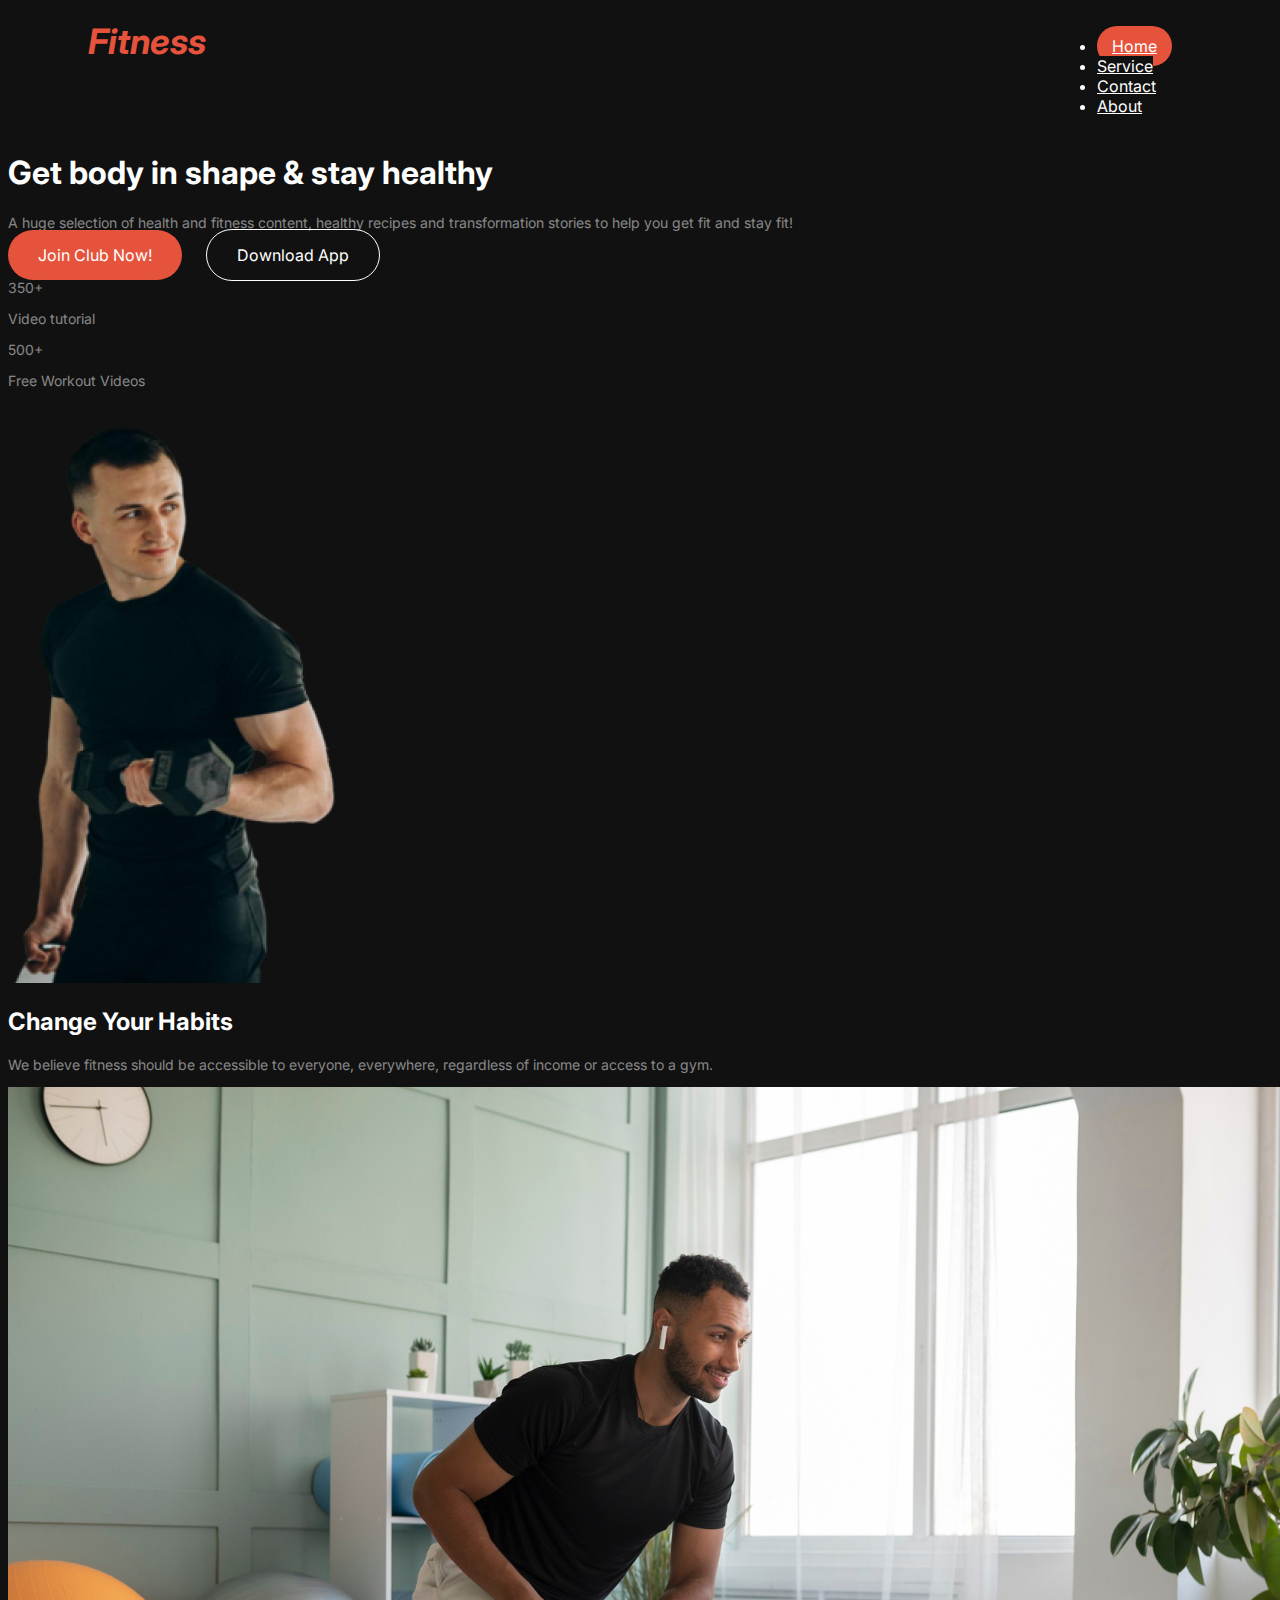
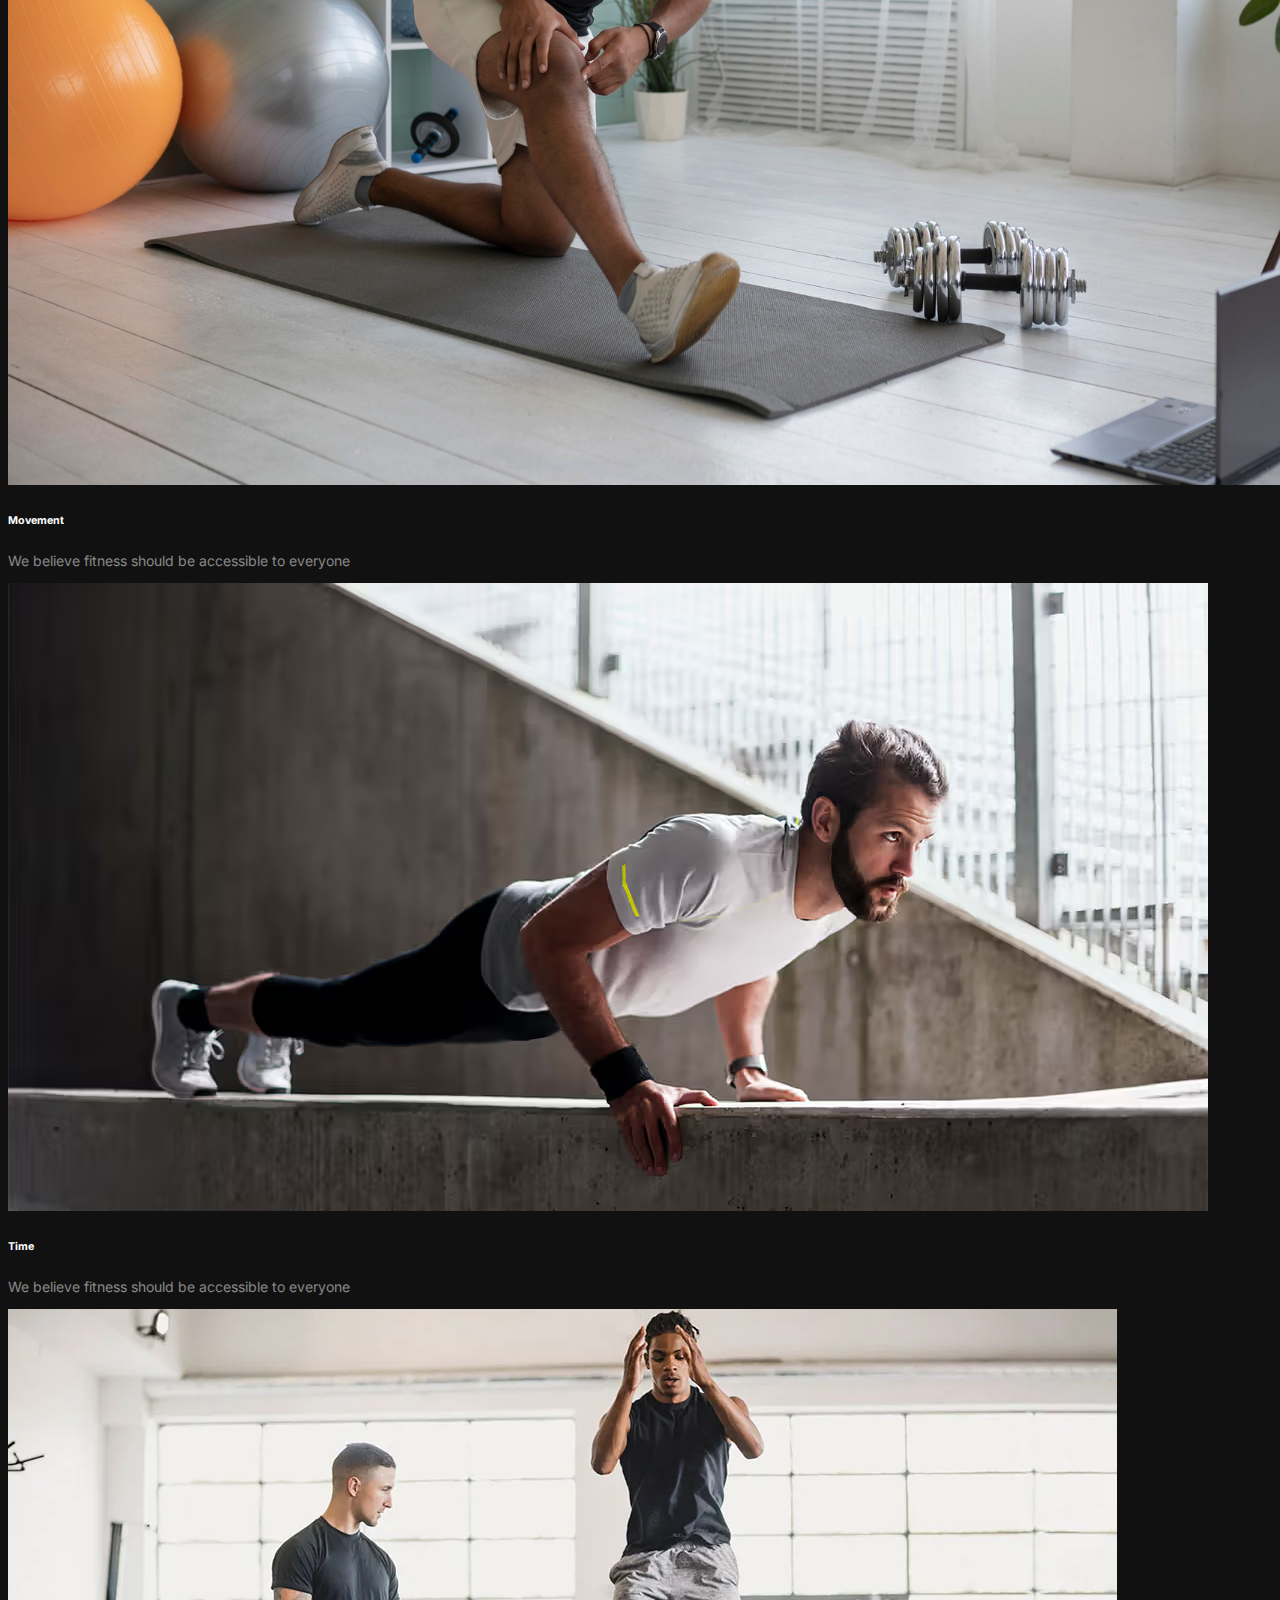
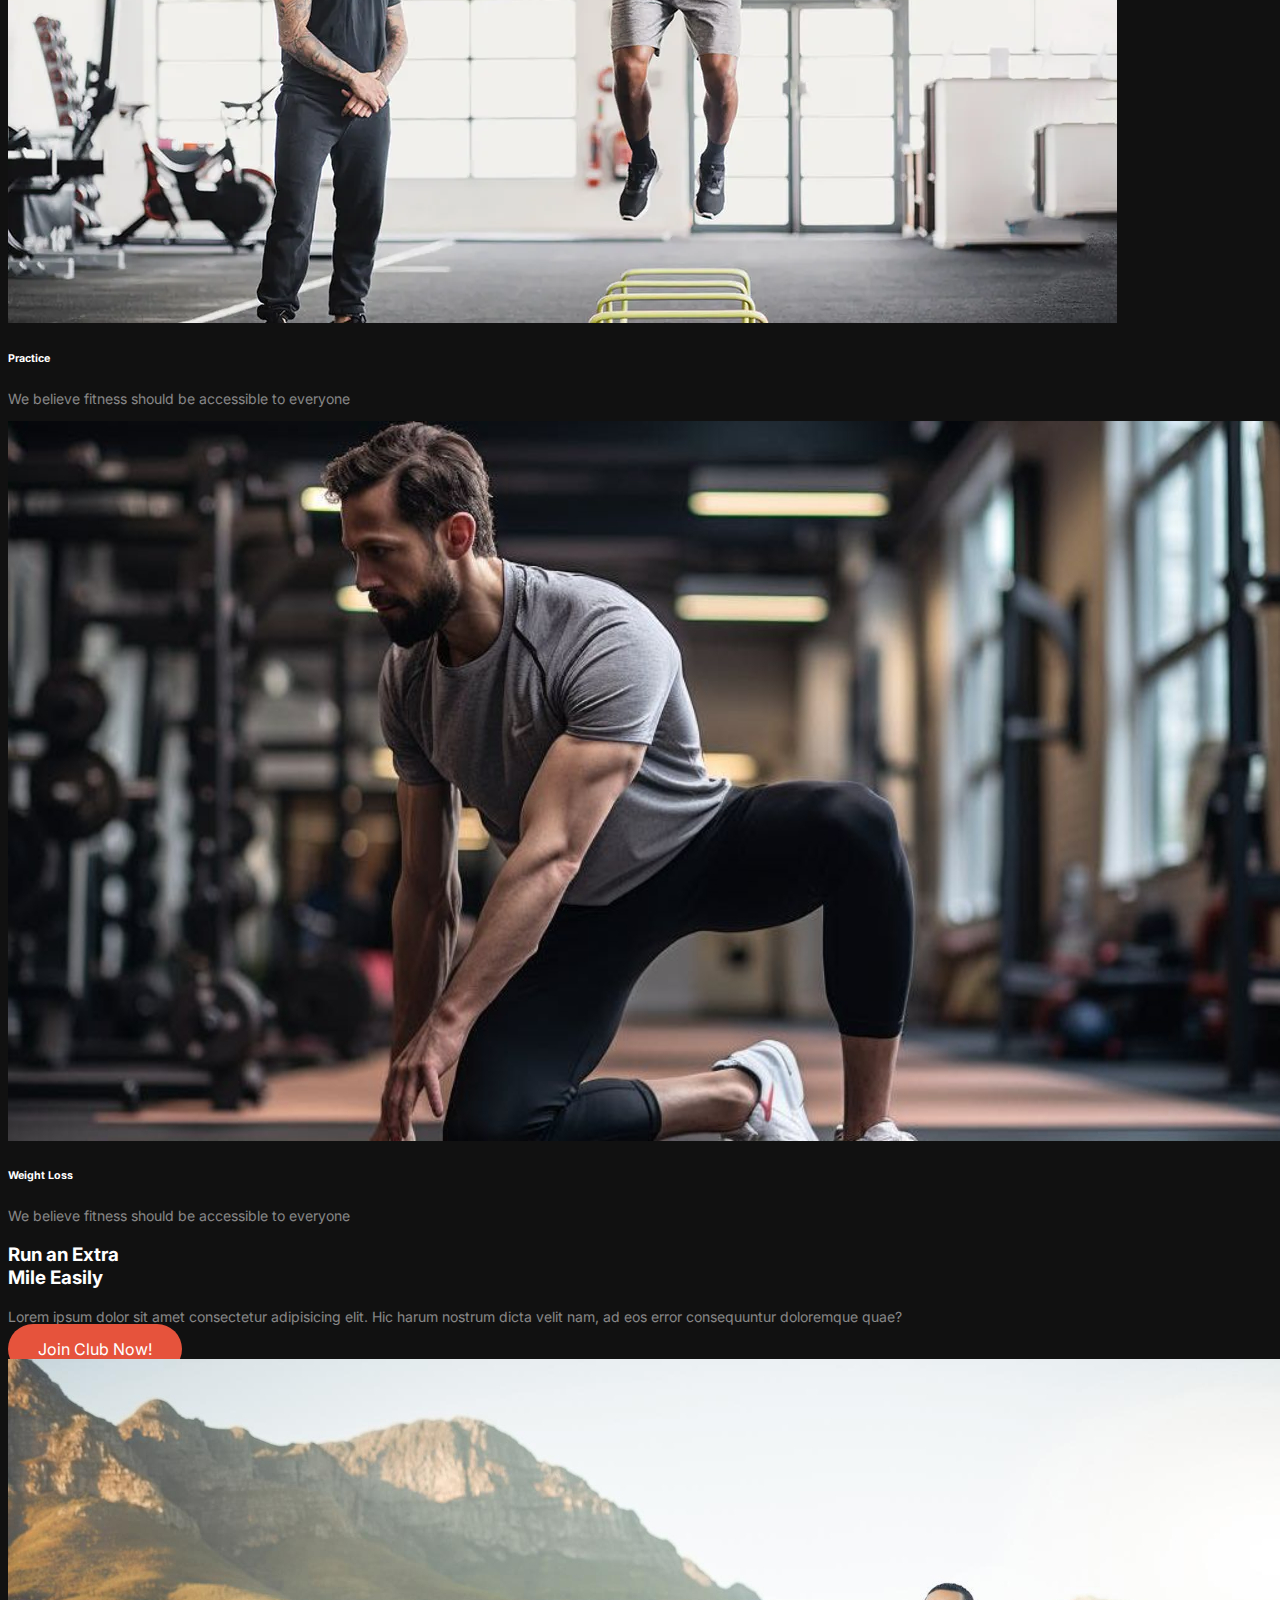
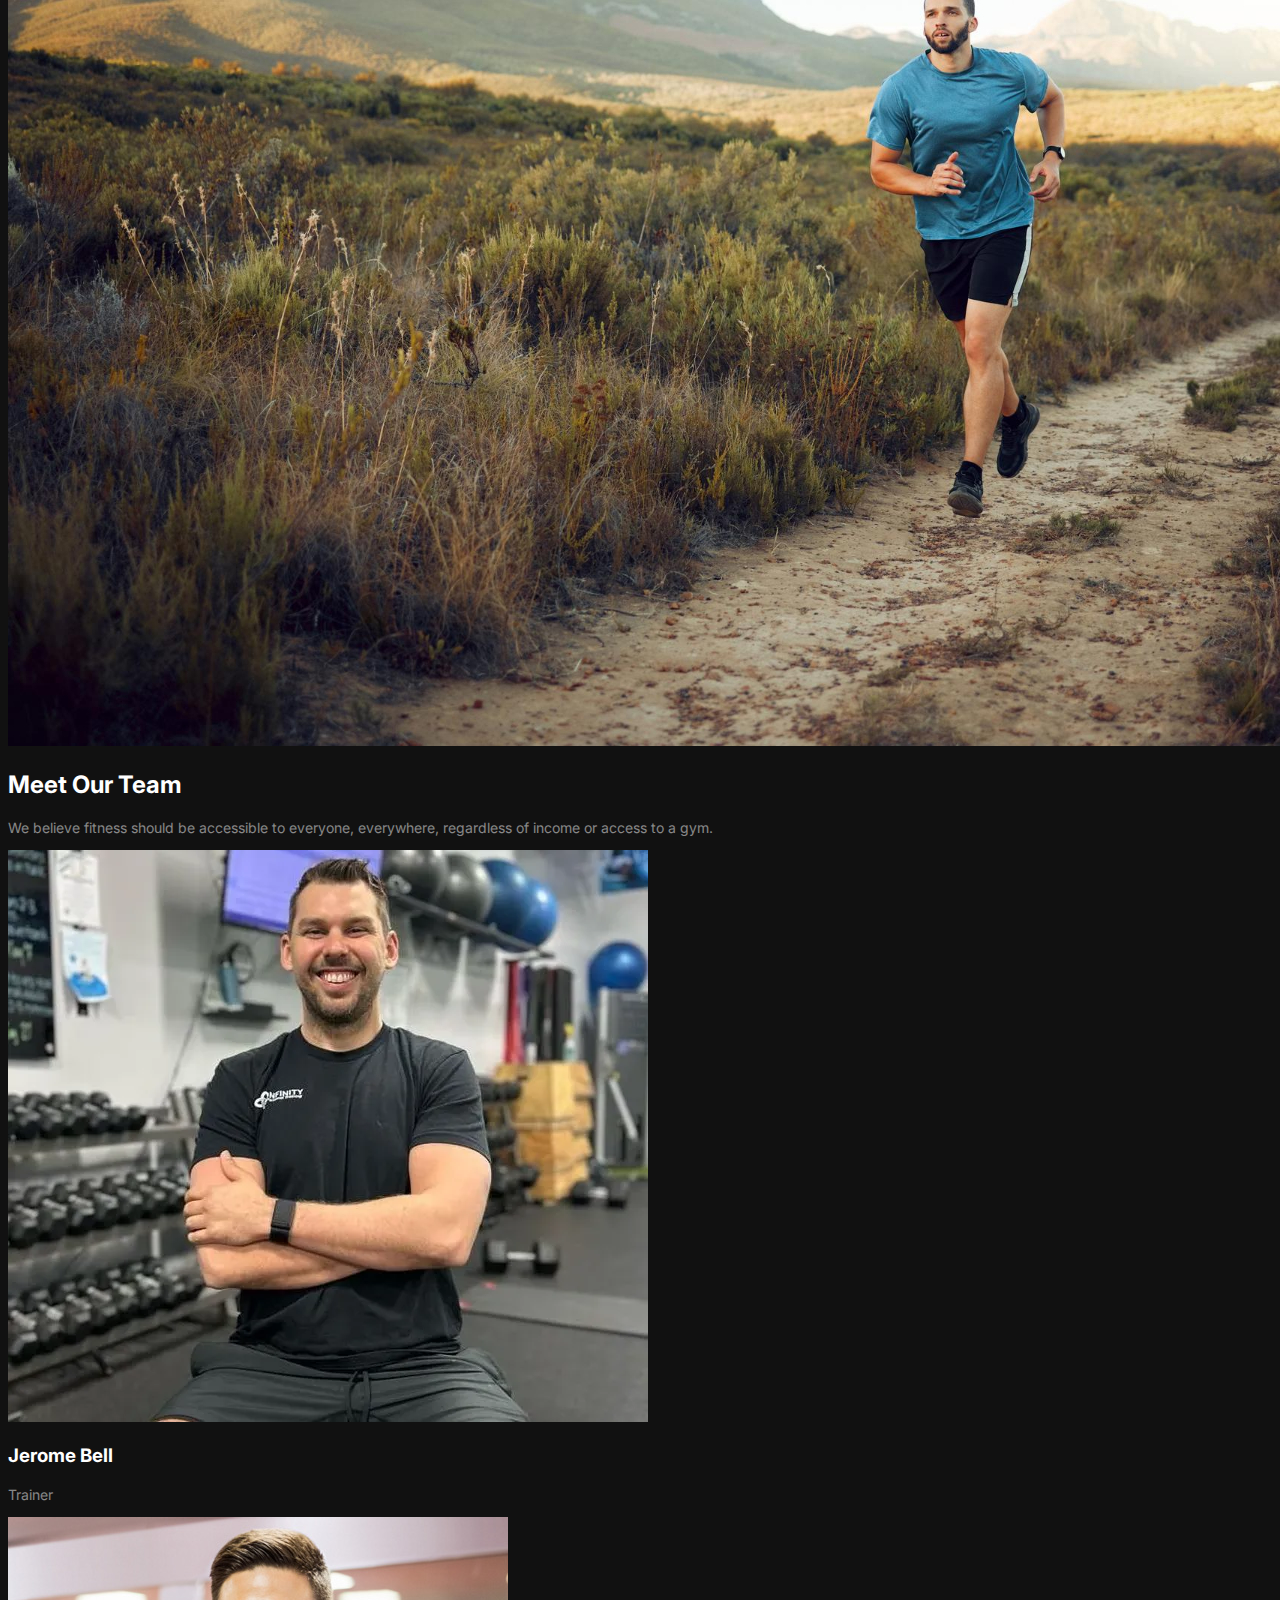
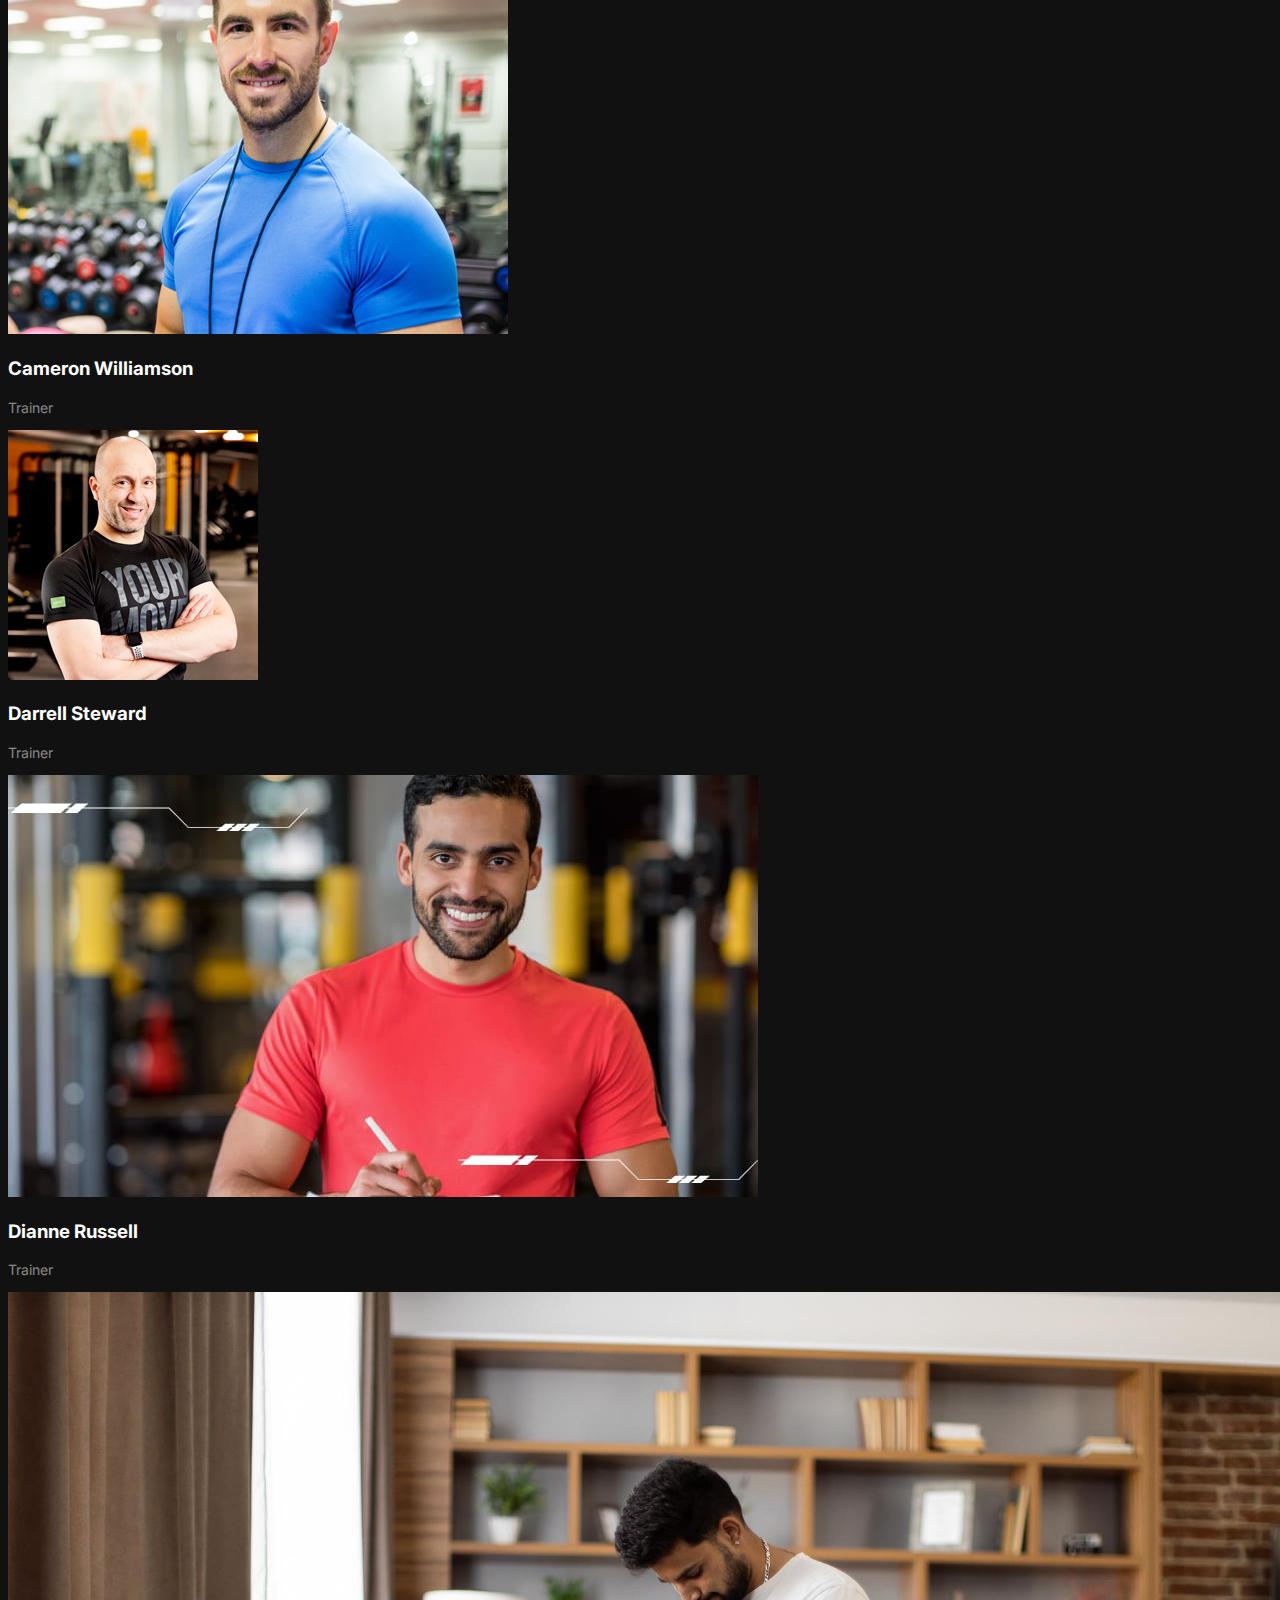
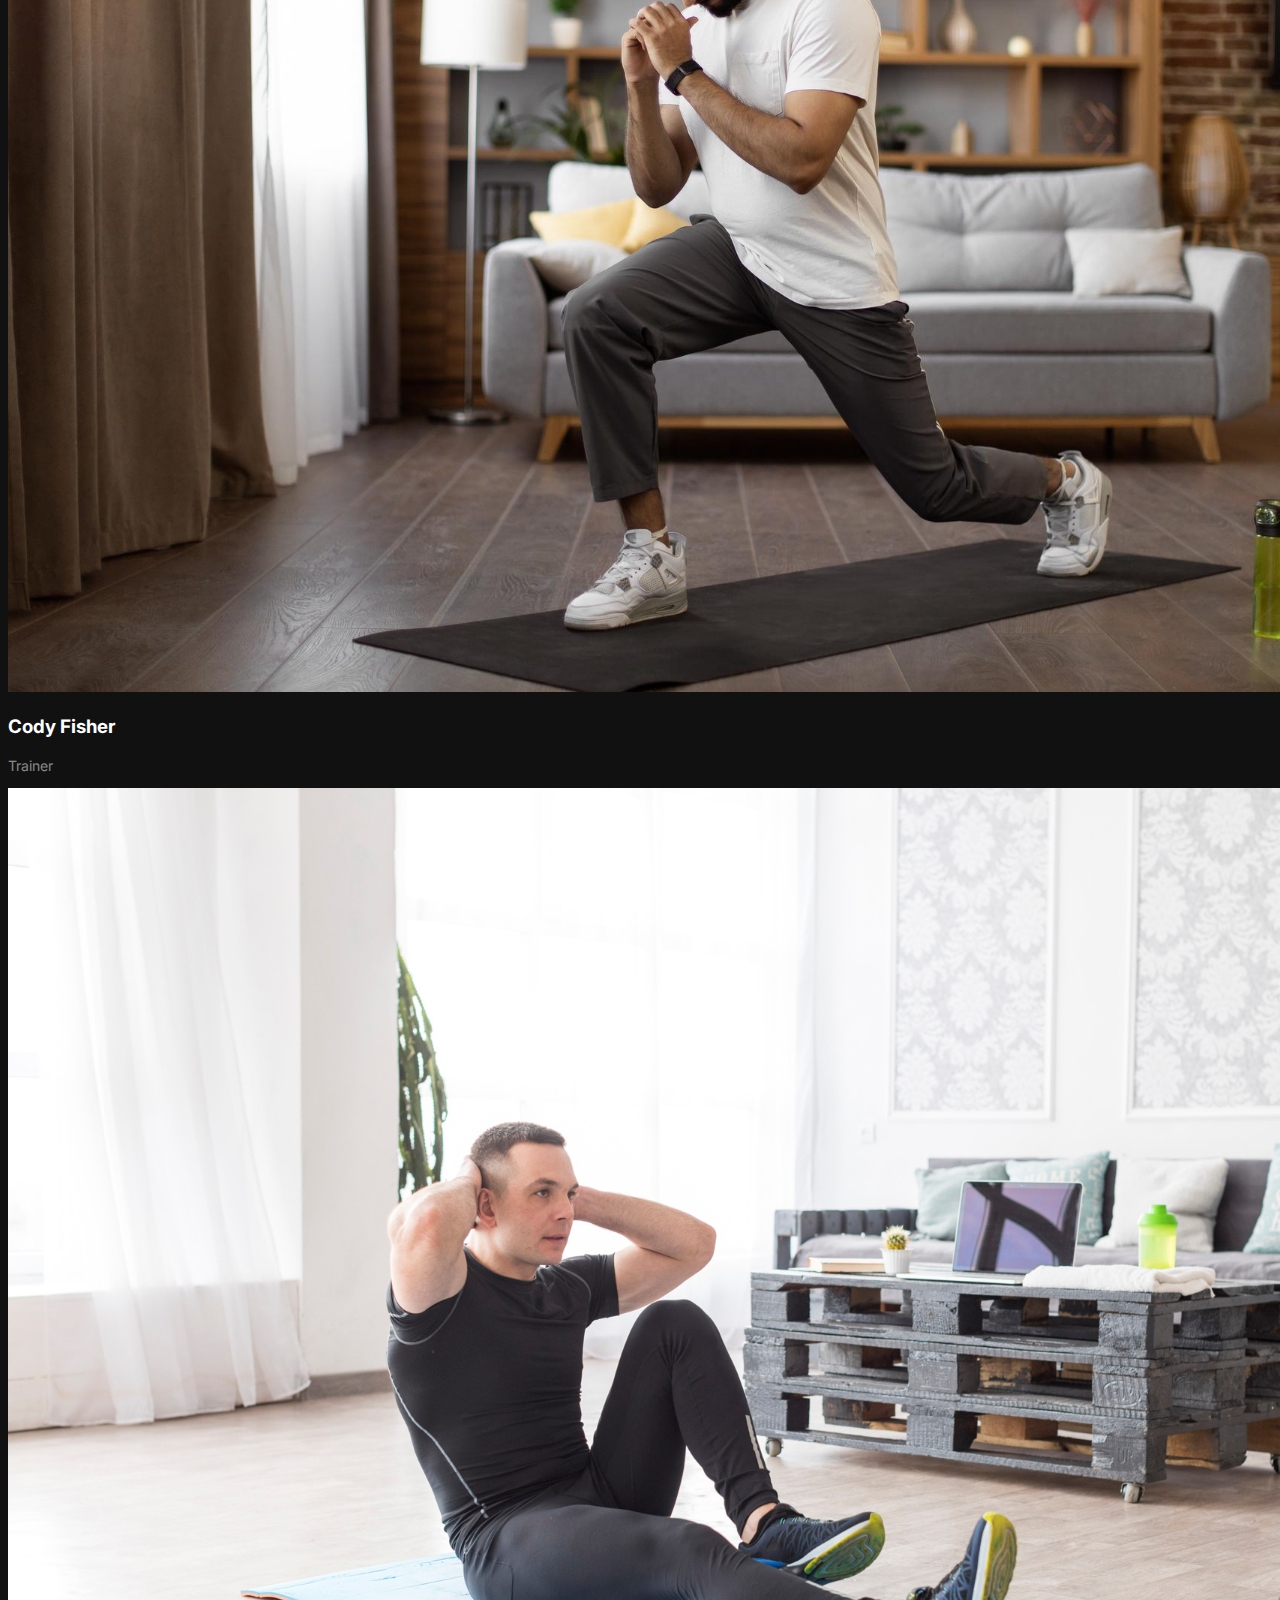
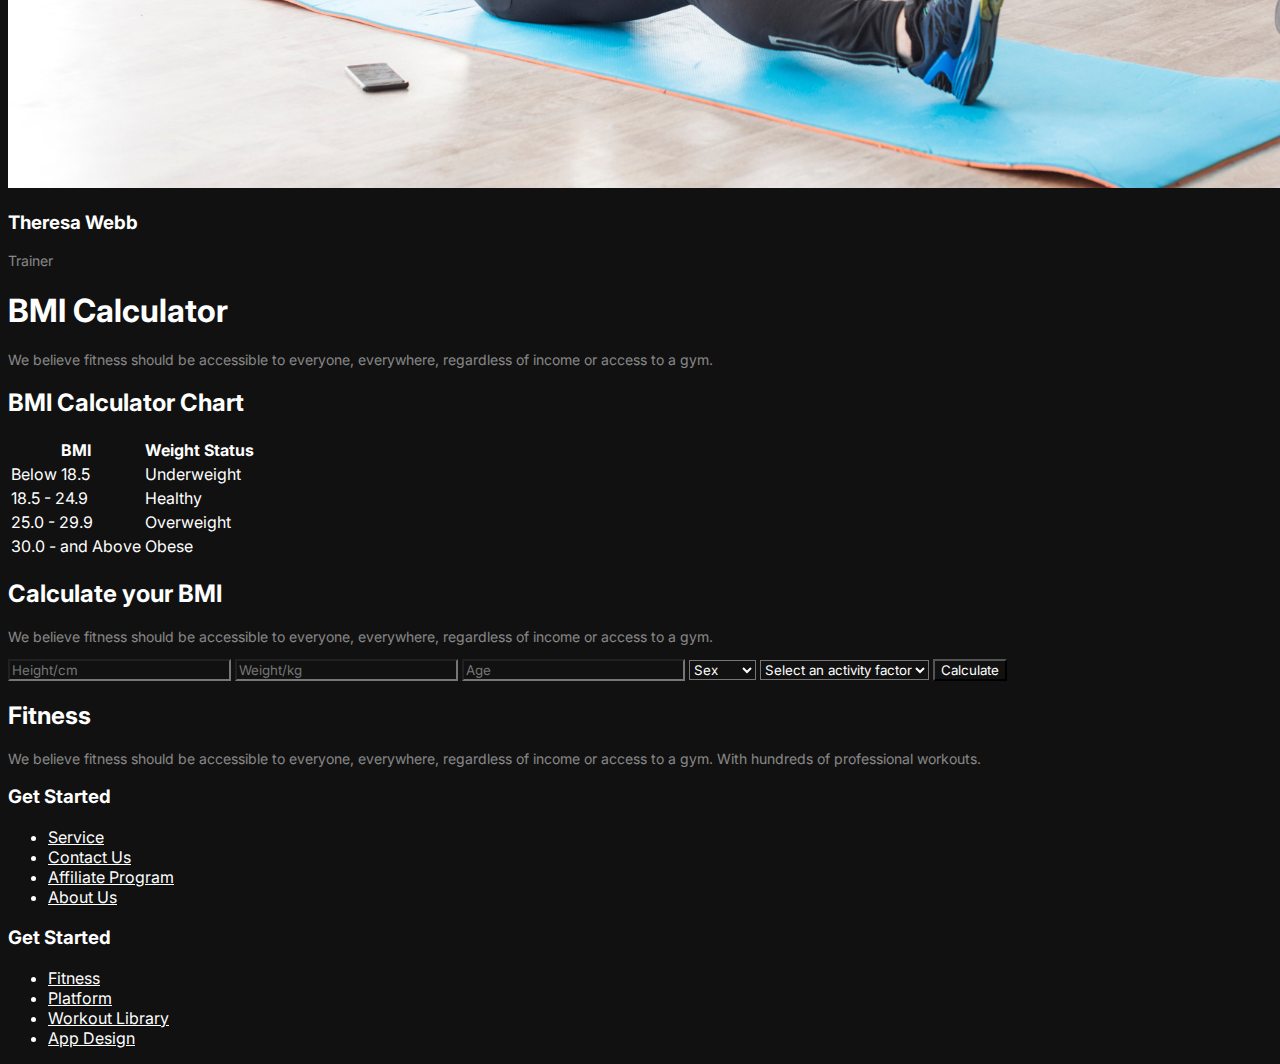
==== copy.html @ d6b18fcd "banner section" ====
<!DOCTYPE html>
<html lang="en">
<head>
    <meta charset="UTF-8">
    <meta name="viewport" content="width=device-width, initial-scale=1.0">
    <title>Assignment-2</title>
    <link rel="stylesheet" href="style.css">
</head>
<body>
    <!-- header section -->
<header>
  <div class="navbar">
  <div class="logo">Fitness</div>
<nav>
<ul>
 <li><a class="select" href="">Home</a></li>
 <li><a href="">Service</a></li>
 <li><a href="">Contact</a></li>
 <li><a href="">About</a></li>
</ul>
</nav>
</div>
    </header>

    <!-- banner section -->

    <section class="hero">
        <div class="hero-content">
            <h1>Get body in <span class="italic">shape</span> & stay healthy</h1>
            <p>A huge selection of health and fitness content, healthy recipes and transformation stories to help you get fit and stay fit!</p>
            <div class="hero-buttons">
                <a href="" class="btn-primary">Join Club Now!</a>
                <a href="" class="btn-secondary">Download App</a>
            </div>
            <div class="stats">
                <div class="stat-item">
                    <p class="stat-number">350+</p>
                    <p>Video tutorial</p>
                </div>
                <div class="stat-item">
                    <p class="stat-number">500+</p>
                    <p>Free Workout Videos</p>
                </div>
            </div>
        </div>
        <div class="hero-image">
            <img src="images/Images 2.png" alt="Fitness Image">
        </div>
    </section>

    <!-- habit section -->
    <section class="habits">
        <h2>Change Your Habits</h2>
        <p>We believe fitness should be accessible to everyone, everywhere, regardless of income or access to a gym.</p>
        <div class="habits-content">
            <div class="habit">
                <img src="images/exercise1.jpg" alt="Movement">
                <h6>Movement</h6>
                <p>We believe fitness should be accessible to everyone</p>
            </div>
            <div class="habit">
                <img src="images/exercise2.png" alt="Time">
                <h6>Time</h6>
                <p>We believe fitness should be accessible to everyone</p>
            </div>
            <div class="habit">
                <img src="images/exercise3.png"Practice>
                <h6>Practice</h6>
                <p>We believe fitness should be accessible to everyone</p>
            </div>
            <div class="habit">
                <img src="images/exercise4.png" alt="Weight Loss">
                <h6>Weight Loss</h6>
                <p>We believe fitness should be accessible to everyone</p>
            </div>
        </div>
    </section>

    <!-- run extra mile section -->
      <div class="run-whole">
        <div class="run">
            <div class="run-content">
                <h3>
                    Run an Extra <br>
    
    Mile Easily
                </h3>
            
            <p>
                Lorem ipsum dolor sit amet consectetur adipisicing elit. Hic harum nostrum dicta velit nam, ad eos error consequuntur doloremque quae?
            </p>
            <div class="hero-buttons">
                <a href="" class="btn-primary">Join Club Now!</a>
            </div>
          </div>
          <img src="images/run.jpg" alt="" srcset="">
        </div>
      </div>

    <!-- team & footer section -->
   
        <section class="team-section">
            <h2>Meet Our Team</h2>
            <p>We believe fitness should be accessible to everyone, everywhere, regardless of income or access to a gym.</p>
            <div class="team-grid">
                <div class="team-member">
                    <img src="images/trainer1.png" alt="Jerome Bell">
                    <h3>Jerome Bell</h3>
                    <p>Trainer</p>
                </div>
                <div class="team-member">
                    <img src="images/trainer2.png" alt="Cameron Williamson">
                    <h3>Cameron Williamson</h3>
                    <p>Trainer</p>
                </div>
                <div class="team-member">
                    <img src="images/trainer3.png" alt="Darrell Steward">
                    <h3>Darrell Steward</h3>
                    <p>Trainer</p>
                </div>
                <div class="team-member">
                    <img src="images/trainer4.png" alt="Dianne Russell">
                    <h3>Dianne Russell</h3>
                    <p>Trainer</p>
                </div>
                <div class="team-member">
                    <img src="images/exercise5.jpg" alt="Cody Fisher">
                    <h3>Cody Fisher</h3>
                    <p>Trainer</p>
                </div>
                <div class="team-member">
                    <img src="images/exercise6.jpg" alt="Theresa Webb">
                    <h3>Theresa Webb</h3>
                    <p>Trainer</p>
                </div>
            </div>
        </section>

        <!-- bmi Calculator -->
        <!DOCTYPE html>
        
            <section class="bmi-calculator">
                <h1>BMI Calculator</h1>
                <p>We believe fitness should be accessible to everyone, everywhere, regardless of income or access to a gym.</p>
                <div class="bmi-content">
                    <div class="bmi-chart">
                        <h2>BMI Calculator Chart</h2>
                        <table>
                            <tr>
                                <th>BMI</th>
                                <th>Weight Status</th>
                            </tr>
                            <tr>
                                <td>Below 18.5</td>
                                <td>Underweight</td>
                            </tr>
                            <tr>
                                <td>18.5 - 24.9</td>
                                <td>Healthy</td>
                            </tr>
                            <tr>
                                <td>25.0 - 29.9</td>
                                <td>Overweight</td>
                            </tr>
                            <tr>
                                <td>30.0 - and Above</td>
                                <td>Obese</td>
                            </tr>
                        </table>
                    </div>
                    <div class="bmi-form">
                        <h2>Calculate your BMI</h2>
                        <p>We believe fitness should be accessible to everyone, everywhere, regardless of income or access to a gym.</p>
                        <form>
                            <input type="number" placeholder="Height/cm">
                            <input type="number" placeholder="Weight/kg">
                            <input type="number" placeholder="Age">
                            <select>
                                <option value="">Sex</option>
                                <option value="male">Male</option>
                                <option value="female">Female</option>
                            </select>
                            <select>
                                <option value="">Select an activity factor</option>
                                <option value="sedentary">Sedentary</option>
                                <option value="light">Light Activity</option>
                                <option value="moderate">Moderate Activity</option>
                                <option value="active">Active</option>
                            </select>
                            <button type="submit">Calculate</button>
                        </form>
                    </div>
                </div>
            </section>
       
        
    
        <footer>
            <div class="footer-content">
                <h2>Fitness</h2>
                <p>We believe fitness should be accessible to everyone, everywhere, regardless of income or access to a gym. With hundreds of professional workouts.</p>
            </div>
            <div class="footer-links">
                <div>
                    <h3>Get Started</h3>
                    <ul>
                        <li><a href="">Service</a></li>
                        <li><a href="">Contact Us</a></li>
                        <li><a href="">Affiliate Program</a></li>
                        <li><a href="">About Us</a></li>
                    </ul>
                </div>
                <div>
                    <h3>Get Started</h3>
                    <ul>
                        <li><a href="">Fitness</a></li>
                        <li><a href="">Platform</a></li>
                        <li><a href="">Workout Library</a></li>
                        <li><a href="">App Design</a></li>
                    </ul>
                </div>

            </div>

            <!-- <div>
                <hr>
            </div>

            
            
            <p class="last">
                All right reserved @Fitness 2024
            </p> -->
        </footer>
    
    

</body>
</html>
---- style.css ----
@import url('https://fonts.googleapis.com/css2?family=Inter:ital,opsz,wght@0,14..32,100..900;1,14..32,100..900&family=Work+Sans:ital,wght@0,100..900;1,100..900&display=swap');

@import url('https://fonts.googleapis.com/css2?family=Inter:ital,opsz,wght@0,14..32,100..900;1,14..32,100..900&family=Style+Script&family=Work+Sans:ital,wght@0,100..900;1,100..900&display=swap');

* {
    font-family: "Inter", sans-serif;
    color: white;
    background: #111111;
    p{
        color: rgba(255, 255, 255, 0.5);
        font-size: 14px;
    }
}

.logo {
    font-size: 35px;
    color: #E6533C ;
    font-weight: bold;
    font-style: italic;
}

.pages a{
    color:white;
    text-decoration:none ;
    margin-left: 10px; 
}
.select{
    background-color:#E6533C ;
    padding: 10px 15px ;
    border-radius: 20px;
}
.pages{
    margin-top: 20px;
    margin-right: 30px;
}

.navbar{
    margin-top: 20px;
    margin-left: 80px;
    margin-right: 100px;
    display: flex;
    justify-content: space-between;
}

/* banner css */

.banner{
    margin-left: 110px;
    display: flex;
    height: 600px;
    width: 85%;

}

.banner-content{
  
    width: 100%;
    

}

.banner-content h1{
    font-weight: 800;
    font-size: 70px;
    

}

.banner-content p{
    width: 100%;
    margin-bottom: 50px;
    
}

.banner-content h1 .italic {
    font-style: italic;
    font-family: "Style Script", cursive;
    font-size: 80px;
    font-weight: 100;
}
.btn-primary{
    text-decoration: none;
    background-color: #E6533C ;
    color: #fff;
    padding: 15px 30px;
    border-radius: 30px;
    font-size: 16px;
    margin-right: 20px;
   
}

.btn-secondary{
    background-color: transparent;
    text-decoration: none;
    border: 1px solid #fff;
    padding: 15px 30px;
    border-radius: 30px;
    font-size: 16px;
    color: #fff;
    margin-top: 10px;
}

.banner-image img{
   
    
}

@media (max-width : 576px) {
.navbar{
    margin-left: 10px;
}
.banner{
    margin-left: 10px;
    width: 100%;
    flex-direction: column;
}
.banner-content h1{
    font-weight: 800;
    font-size: 30px;
    }

    .banner-content h1 .italic {
        font-style: italic;
        font-family: "Style Script", cursive;
        font-size: 30px;
        font-weight: 100;
    }
    .banner-content p{
         width: 80%;
        
    }
    
    .banner-image{
        margin-top: 30px;
        width: 100%;
        margin-left: 50px;
    }

    .banner-image img{
   height: 400px;
   

    
    }
    .pages{
        display: none;
    }
.btn-primary{
    padding: 10px 15px;
    margin-right: 5px;
}
.btn-secondary{
    padding: 10px 15px;
}

}
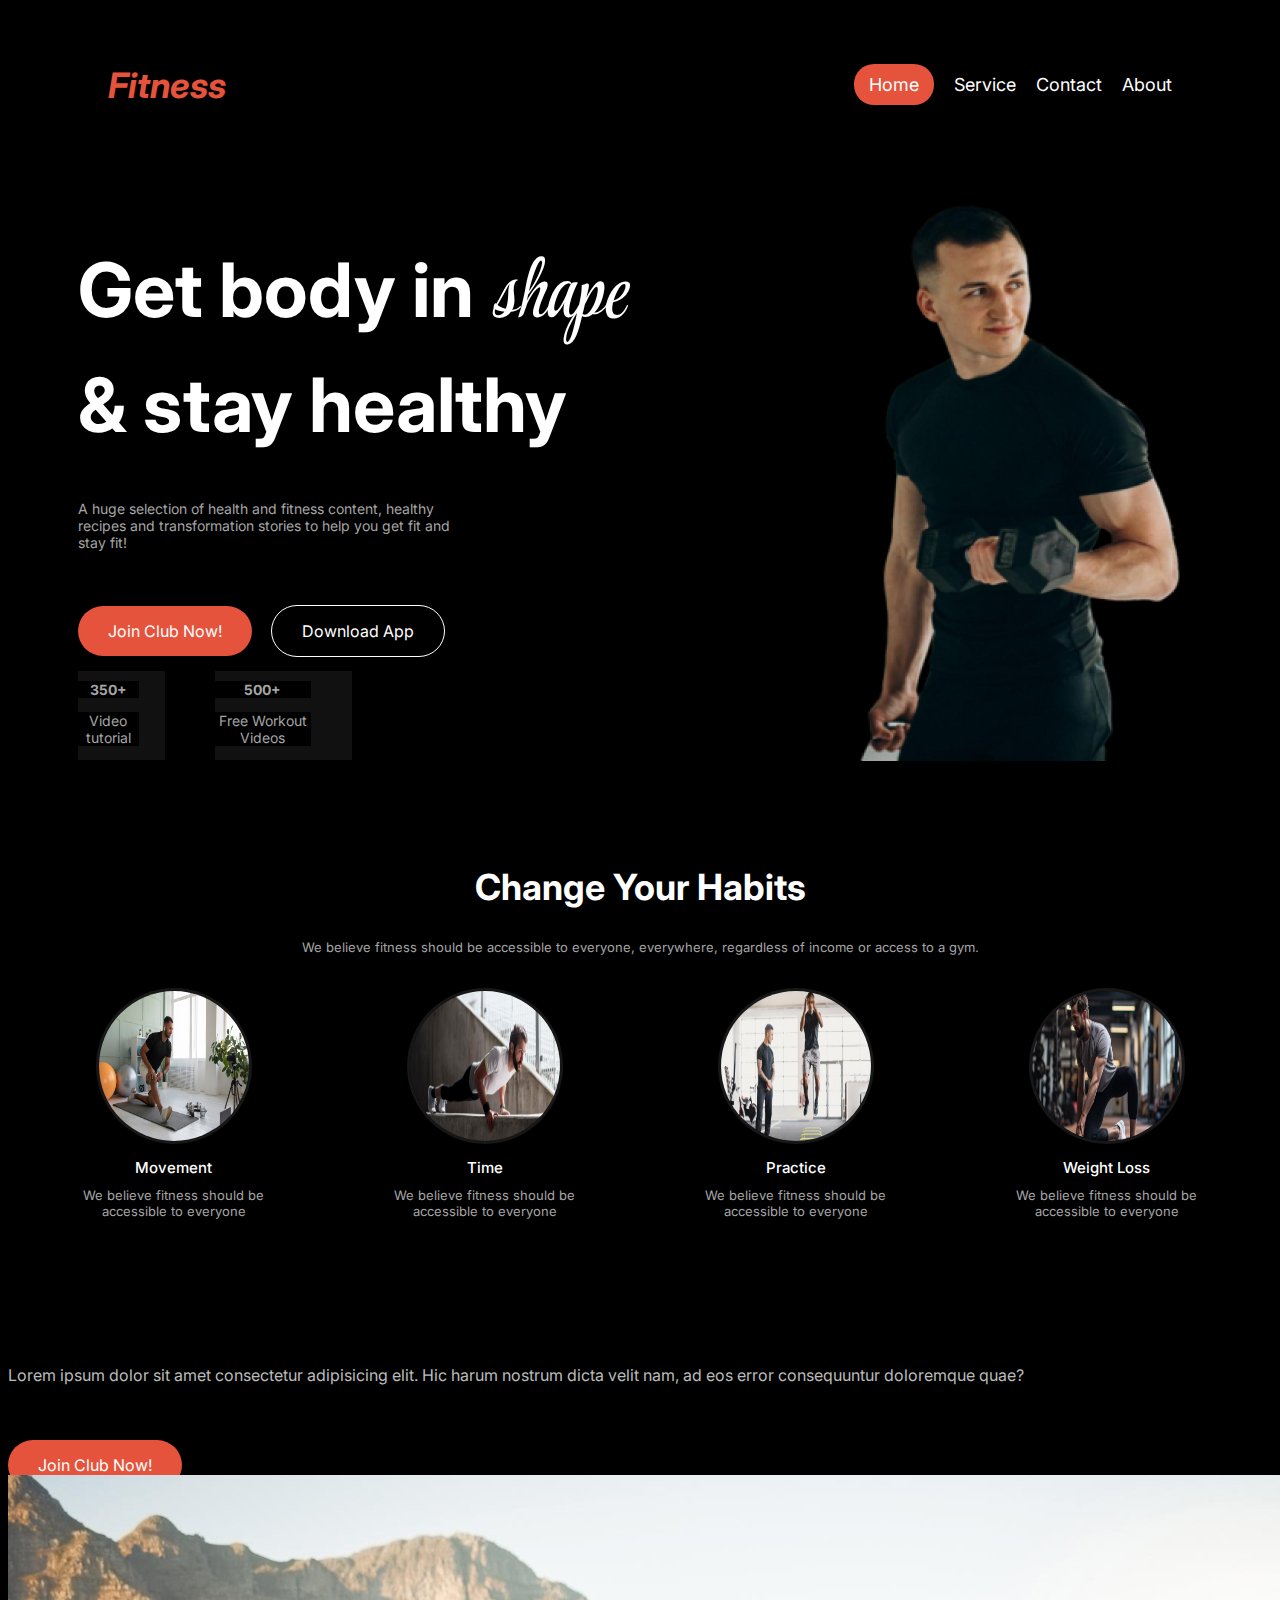
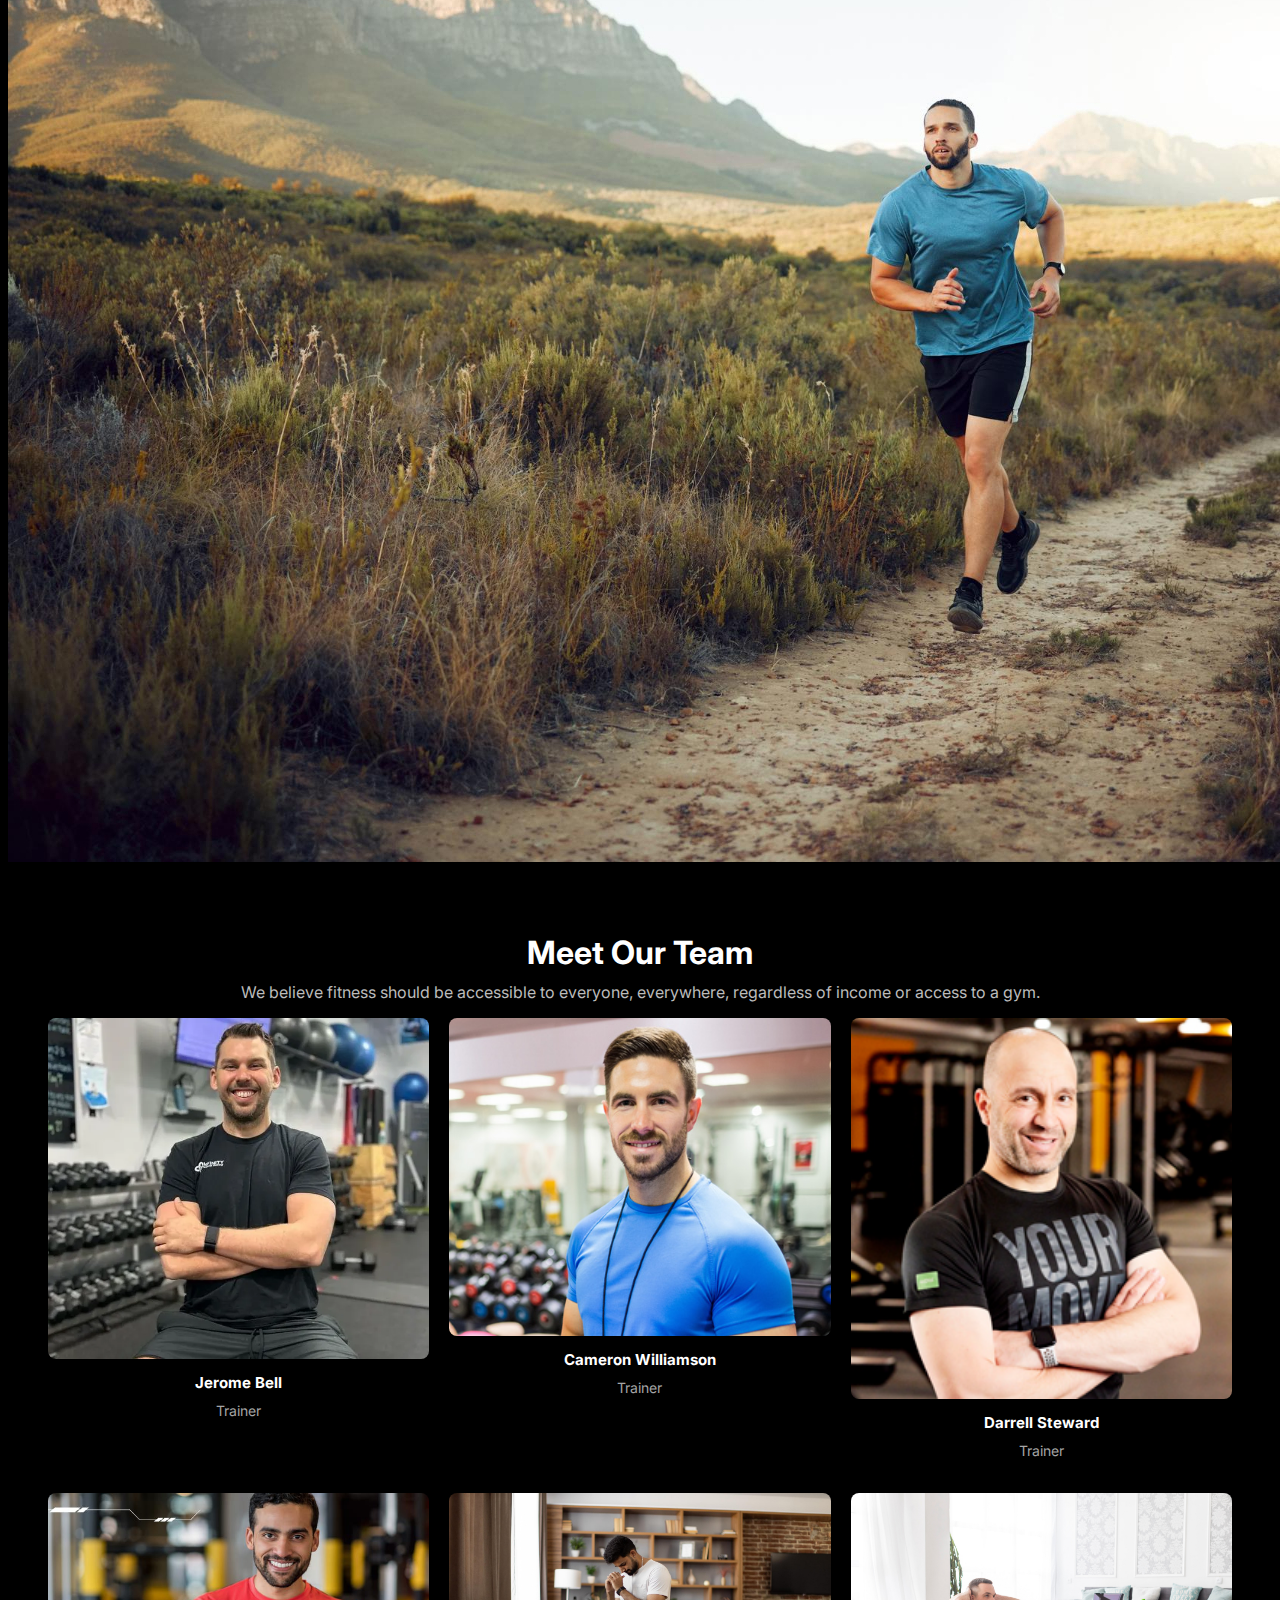
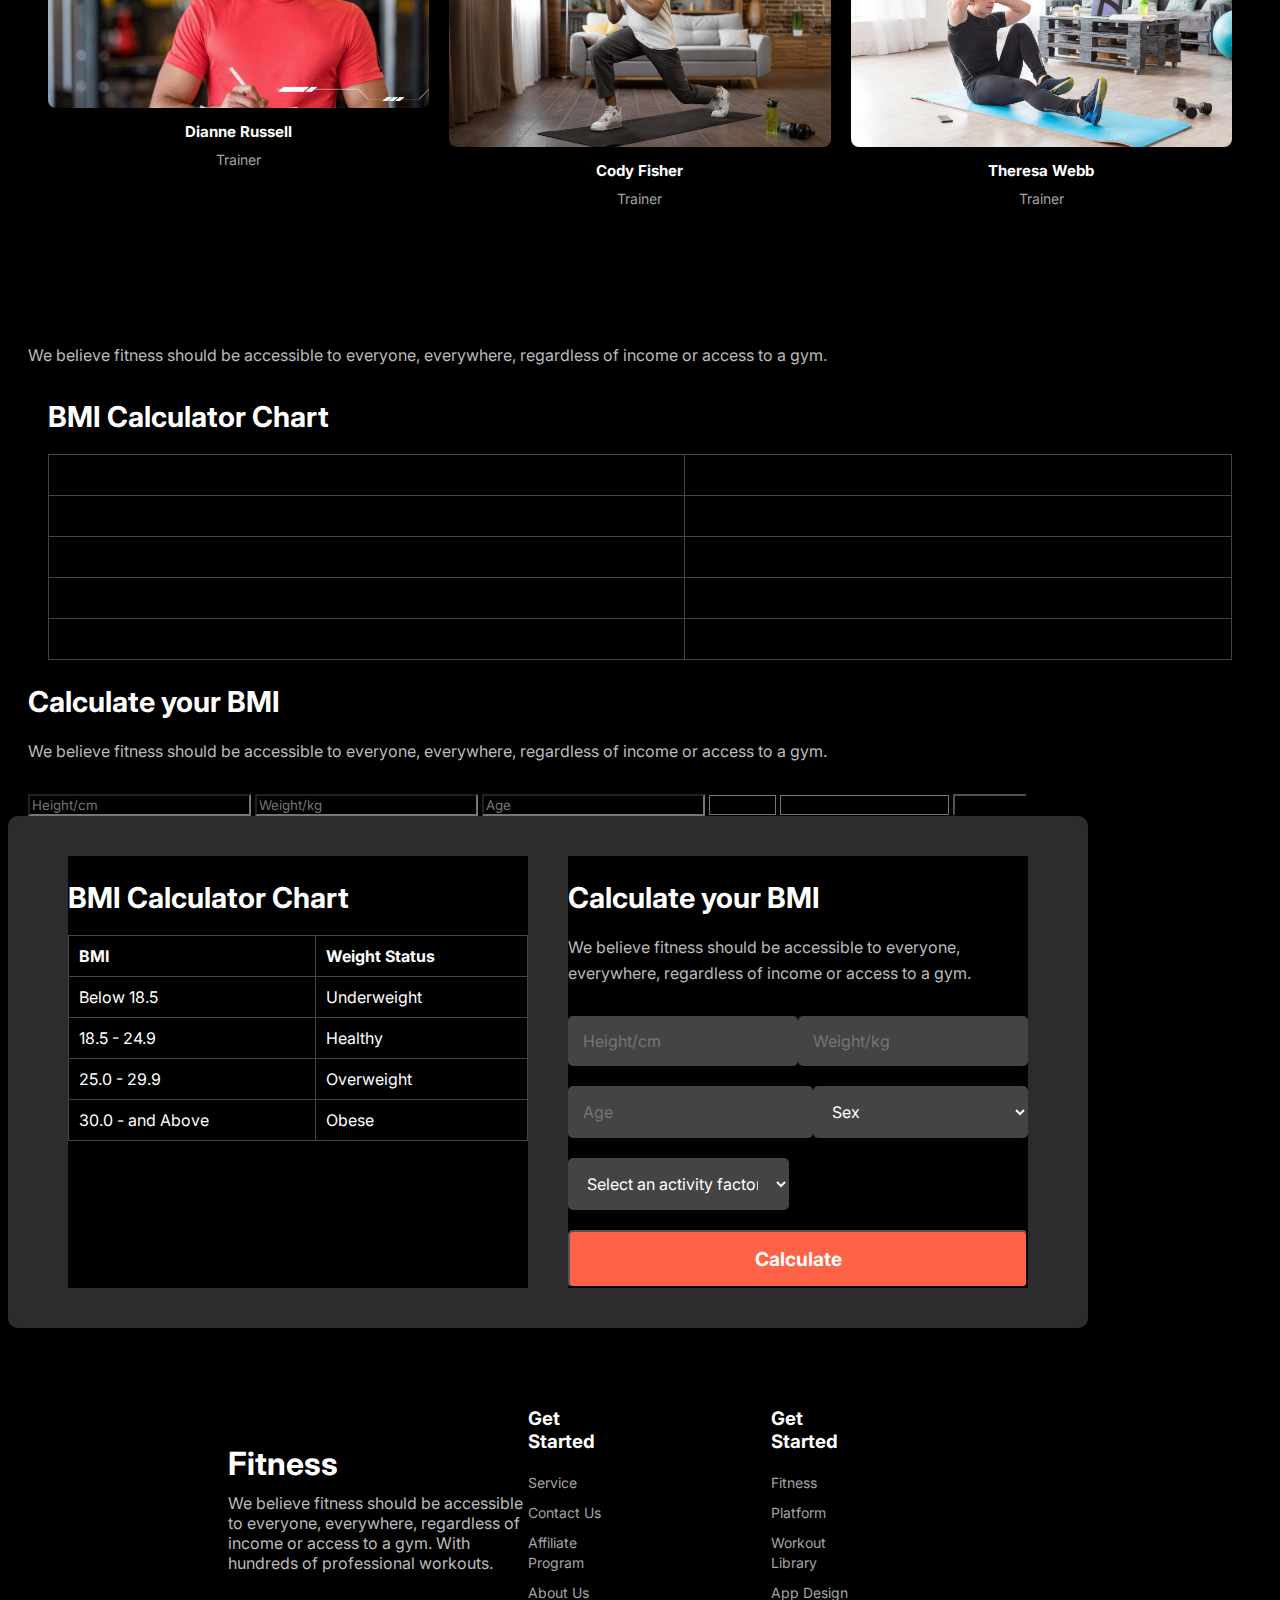
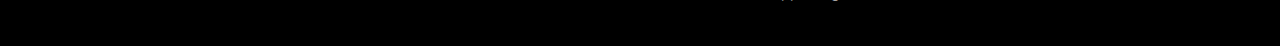
==== commit 021fcebe: "run extra mile added" ====
--- a/copy.html
+++ b/copy.html
@@ -4,7 +4,7 @@
     <meta charset="UTF-8">
     <meta name="viewport" content="width=device-width, initial-scale=1.0">
     <title>Assignment-2</title>
-    <link rel="stylesheet" href="style.css">
+    <link rel="stylesheet" href="copy.css">
 </head>
 <body>
     <!-- header section -->
@@ -137,7 +137,7 @@
         </section>
 
         <!-- bmi Calculator -->
-        <!DOCTYPE html>
+       
         
             <section class="bmi-calculator">
                 <h1>BMI Calculator</h1>
@@ -192,6 +192,66 @@
                     </div>
                 </div>
             </section>
+            <section>
+                <div class="bmi-container">
+                    <div class="bmi-chart">
+                        <h2>BMI Calculator Chart</h2>
+                        <table>
+                            <thead>
+                                <tr>
+                                    <th>BMI</th>
+                                    <th>Weight Status</th>
+                                </tr>
+                            </thead>
+                            <tbody>
+                                <tr>
+                                    <td>Below 18.5</td>
+                                    <td>Underweight</td>
+                                </tr>
+                                <tr>
+                                    <td>18.5 - 24.9</td>
+                                    <td>Healthy</td>
+                                </tr>
+                                <tr>
+                                    <td>25.0 - 29.9</td>
+                                    <td>Overweight</td>
+                                </tr>
+                                <tr>
+                                    <td>30.0 - and Above</td>
+                                    <td>Obese</td>
+                                </tr>
+                            </tbody>
+                        </table>
+                    </div>
+                    <div class="bmi-calculator">
+                        <h2>Calculate your BMI</h2>
+                        <p>We believe fitness should be accessible to everyone, everywhere, regardless of income or access to a gym.</p>
+                        <form>
+                            <div class="form-group">
+                                <input type="text" placeholder="Height/cm">
+                                <input type="text" placeholder="Weight/kg">
+                            </div>
+                            <div class="form-group">
+                                <input type="text" placeholder="Age">
+                                <select>
+                                    <option value="" disabled selected>Sex</option>
+                                    <option value="male">Male</option>
+                                    <option value="female">Female</option>
+                                </select>
+                            </div>
+                            <div class="form-group">
+                                <select>
+                                    <option value="" disabled selected>Select an activity factor</option>
+                                    <option value="low">Low</option>
+                                    <option value="medium">Medium</option>
+                                    <option value="high">High</option>
+                                </select>
+                            </div>
+                            <button type="submit" class="calculate-btn">Calculate</button>
+                        </form>
+                    </div>
+                </div>
+            </section>
        
         
     
@@ -231,6 +291,11 @@
             <p class="last">
                 All right reserved @Fitness 2024
             </p> -->
+
+
+    
+
+
         </footer>
     
     
--- a/copy.css
+++ b/copy.css
@@ -0,0 +1,495 @@
+@import url('https://fonts.googleapis.com/css2?family=Inter:ital,opsz,wght@0,14..32,100..900;1,14..32,100..900&family=Work+Sans:ital,wght@0,100..900;1,100..900&display=swap');
+
+@import url('https://fonts.googleapis.com/css2?family=Inter:ital,opsz,wght@0,14..32,100..900;1,14..32,100..900&family=Style+Script&family=Work+Sans:ital,wght@0,100..900;1,100..900&display=swap');
+
+* {
+    
+    font-family: "Inter", sans-serif;
+    background: #000;
+}
+
+/* nav bar css */
+
+.navbar {
+    display: flex;
+    justify-content: space-between;
+    align-items: center;
+    padding: 50px;
+    background-color: #000;
+    margin: 0 50px;
+}
+.select{
+    background-color:#E6533C ;
+    padding: 10px 15px ;
+    border-radius: 20px;
+}
+
+
+.logo {
+    font-size: 35px;
+    color: #E6533C ;
+    font-weight: bold;
+    font-style: italic;
+}
+
+nav ul {
+    list-style-type: none;
+    display: flex;
+    gap: 20px;
+}
+
+nav ul li a {
+    text-decoration: none;
+    color: #fff;
+    font-size: 18px;
+}
+
+/* banner css */
+.hero {
+    display: flex;
+    align-items: center;
+    justify-content: space-between;
+    padding: 20px;
+    background-image: linear-gradient(#111111 #777777);
+    margin: 0 50px;
+}
+
+.hero-content {
+    max-width: 50%;
+}
+
+.hero-content h1 {
+    font-size: 75px;
+    font-weight: bold;
+    color: #fff;
+    
+}
+
+.hero-content h1 .italic {
+    font-style: italic;
+    font-family: "Style Script", cursive;
+    font-size: 80px;
+    font-weight: 100;
+}
+
+.hero-content p {
+    width: 70%;
+    font-size: 14px;
+    color: #a5a5a5;
+    
+}
+
+.hero-buttons {
+    margin-top: 70px;
+}
+
+.hero-buttons a {
+    padding: 15px 30px;
+    text-decoration: none;
+    border-radius: 30px;
+    font-size: 16px;
+    margin-right: 15px;
+}
+
+.btn-primary {
+    background-color: #E6533C ;
+    color: #fff;
+}
+
+.btn-secondary {
+    background-color: transparent;
+    border: 1px solid #fff;
+    color: #fff;
+}
+
+.stats {
+    display: flex;
+    margin-top: 30px;
+    gap: 50px;
+   
+}
+
+.stat-item {
+    text-align: center;
+    background-color:  #111111;
+    /* opacity: 0.5; */
+}
+
+.stat-number {
+    font-size: 24px;
+    font-weight: bold;
+    color: #ff4b2b;
+}
+
+.hero-image img {
+    width: 100%;
+    max-width: 400px;
+    border-radius: 10px;
+}
+
+/* habit css */
+.habits {
+    text-align: center;
+    padding: 50px 20px;
+    background-color: #000;
+}
+
+.habits h2 {
+    font-size: 36px;
+    margin-bottom: 30px;
+    color: #fff;
+    background-color: #000;
+}
+
+.habits p{
+    color: #fff;
+    background-color: #000;
+    font-size: 13px;
+    color: #a5a5a5;
+}
+
+.habits-content {
+    display: flex;
+    justify-content: space-around;
+    flex-wrap: wrap;
+    gap: 20px;
+    background-color: #000;
+}
+
+.habit {
+    max-width: 200px;
+    background-color: #000;
+    gap: 50px;
+}
+
+.habit img {
+    height: 150px;
+    width: 150px;
+    border-radius: 50%;
+    border: 3px solid rgba(105, 100, 100, 0.227);
+    margin-top: 20px;
+}
+
+.habit h6 {
+    margin: 10px 0;
+    font-size: 15px;
+    color: #fff;
+    background-color: #000;
+    font-weight: 500;
+}
+
+.habit p {
+    color: #a5a5a5;
+}
+
+.bmi-container {
+    display: flex;
+    flex-direction: row;
+    background-color: #2C2C2C;
+    color: white;
+    border-radius: 10px;
+    padding: 40px;
+    max-width: 1000px;
+    width: 100%;
+    box-shadow: 0px 4px 10px rgba(0, 0, 0, 0.2);
+}
+
+.bmi-chart, .bmi-calculator {
+    flex: 1;
+    margin: 0 20px;
+}
+
+.bmi-chart h2, .bmi-calculator h2 {
+    font-size: 1.8rem;
+    margin-bottom: 20px;
+}
+
+.bmi-chart table {
+    width: 100%;
+    border-collapse: collapse;
+    margin-top: 20px;
+}
+
+.bmi-chart th, .bmi-chart td {
+    padding: 10px;
+    text-align: left;
+    border: 1px solid #444;
+}
+
+.bmi-calculator p {
+    margin-bottom: 30px;
+    line-height: 1.6;
+}
+
+.form-group {
+    display: flex;
+    justify-content: space-between;
+    margin-bottom: 20px;
+}
+
+.form-group input, .form-group select {
+    width: 48%;
+    padding: 15px;
+    background-color: #444;
+    color: white;
+    border: none;
+    border-radius: 5px;
+    font-size: 1rem;
+}
+
+.calculate-btn {
+    display: inline-block;
+    width: 100%;
+    padding: 15px;
+    background-color: #FF6347;
+    color: white;
+    text-decoration: none;
+    border-radius: 5px;
+    font-size: 1.2rem;
+    font-weight: bold;
+    text-align: center;
+    cursor: pointer;
+}
+
+@media (max-width: 576px) {
+    .bmi-container {
+        flex-direction: column;
+        padding: 20px;
+    }
+
+    .bmi-chart, .bmi-calculator {
+        margin: 10px 0;
+    }
+
+    .form-group {
+        flex-direction: column;
+    }
+
+    .form-group input, .form-group select {
+        width: 100%;
+        margin-bottom: 10px;
+    }
+
+    .calculate-btn {
+        font-size: 1rem;
+        padding: 10px;
+    }
+}
+
+
+
+/* Responsive Design */
+
+@media (max-width: 480px) {
+    .hero-content h1 {
+        font-size: 28px;
+    }
+
+    .hero-content p {
+        font-size: 14px;
+    }
+
+    .hero-buttons a {
+        padding: 10px 20px;
+        font-size: 12px;
+    }
+
+    .stats {
+        flex-direction: column;
+        gap: 20px;
+    }
+
+    .hero-image img {
+        max-width: 100%;
+    }
+
+    .habits-content {
+        flex-direction: column;
+        align-items: center;
+    }
+
+    .habit {
+        max-width: 50%;
+    }
+}
+
+/* team and footer section */
+
+
+
+.team-section {
+    text-align: center;
+    padding: 40px;
+    background-color: #000;
+}
+
+h2 {
+    margin-bottom: 10px;
+    font-size: 32px;
+    color: #ffffff;
+}
+
+p {
+    margin-top: 10px;
+    font-size: 16px;
+    color: #bbbbbb;
+    
+}
+
+.team-grid {
+    max-width: 100%;
+    display: grid;
+    grid-template-columns: repeat(3, 1fr) ;
+    gap: 20px;
+    /* justify-content: center;
+    align-items: center;
+    gap: 20px;
+    margin-top: 30px;
+    margin-left: 50px; */
+}
+
+/* .team-member {
+    background-color: #222;
+    border-radius: 8px;
+    padding: 20px;
+    width: 240px;
+    text-align: center;
+} */
+
+.team-member img {
+    width: 100%;
+    border-radius: 8px;
+    /* margin-bottom: 10px; */
+}
+
+.team-member h3 {
+    font-size: 15px;
+    margin: 10px 0 5px;
+    color: #ffffff;
+}
+
+.team-member p {
+    font-size: 14px;
+    color: #a5a5a5;
+}
+
+footer {
+    background-color: #000;
+    color: #ffffff;
+    padding: 20px;
+    display: flex;
+    justify-content: space-between;
+    margin-top: 40px;
+    margin-left: 200px;
+    width: 50%;
+    align-items: center;
+    
+}
+
+.footer-content {
+    max-width: 300px;
+    background-color: #000;
+    
+}
+
+footer h3{
+   
+    background-color: #000;
+
+}
+.footer-links{
+    display: flex;
+    justify-content: space-between;
+    gap: 150px;
+}
+
+.footer-links ul {
+    list-style: none;
+    padding: 0;
+    background-color: #000;
+}
+
+.footer-links ul li {
+    margin-bottom: 10px;
+    background-color: #000;
+}
+
+.footer-links ul li a {
+    color: #a5a5a5;
+    font-size: 14px;
+    text-decoration: none;
+    background-color: #000;
+}
+.last{
+    align-items: center;
+    justify-content: center;
+}
+
+
+
+/* Responsive Styles */
+@media (max-width: 576px) {
+    .team-grid {
+        display: grid;
+        grid-template-columns: repeat(1, 1fr);
+    }
+
+    .team-member {
+        width: 90%;
+    }
+
+    footer {
+        display: grid;
+       background-color: #000;
+        align-items: center;
+    }
+
+    .footer-content, .footer-links {
+        max-width: 100%;
+        text-align: center;
+              
+    }
+}
+
+/* bmi calculator */
+
+
+
+
+
+
+
+
+
+/* Responsive Styles */
+@media (max-width: 576px) {
+    .bmi-content {
+        flex-direction: column;
+    }
+
+    .bmi-chart, .bmi-form {
+        width: 100%;
+        margin-bottom: 20px;
+    }
+
+    .bmi-form button {
+        font-size: 14px;
+    }
+    .run{
+        margin: 30px;
+        display: grid;
+        gap: 20px;
+        grid-template-columns: repeat(1, 1fr);
+    }
+    .run-content{
+        width: 100%;
+        
+        
+        
+    }
+    
+
+}
+
+
+
